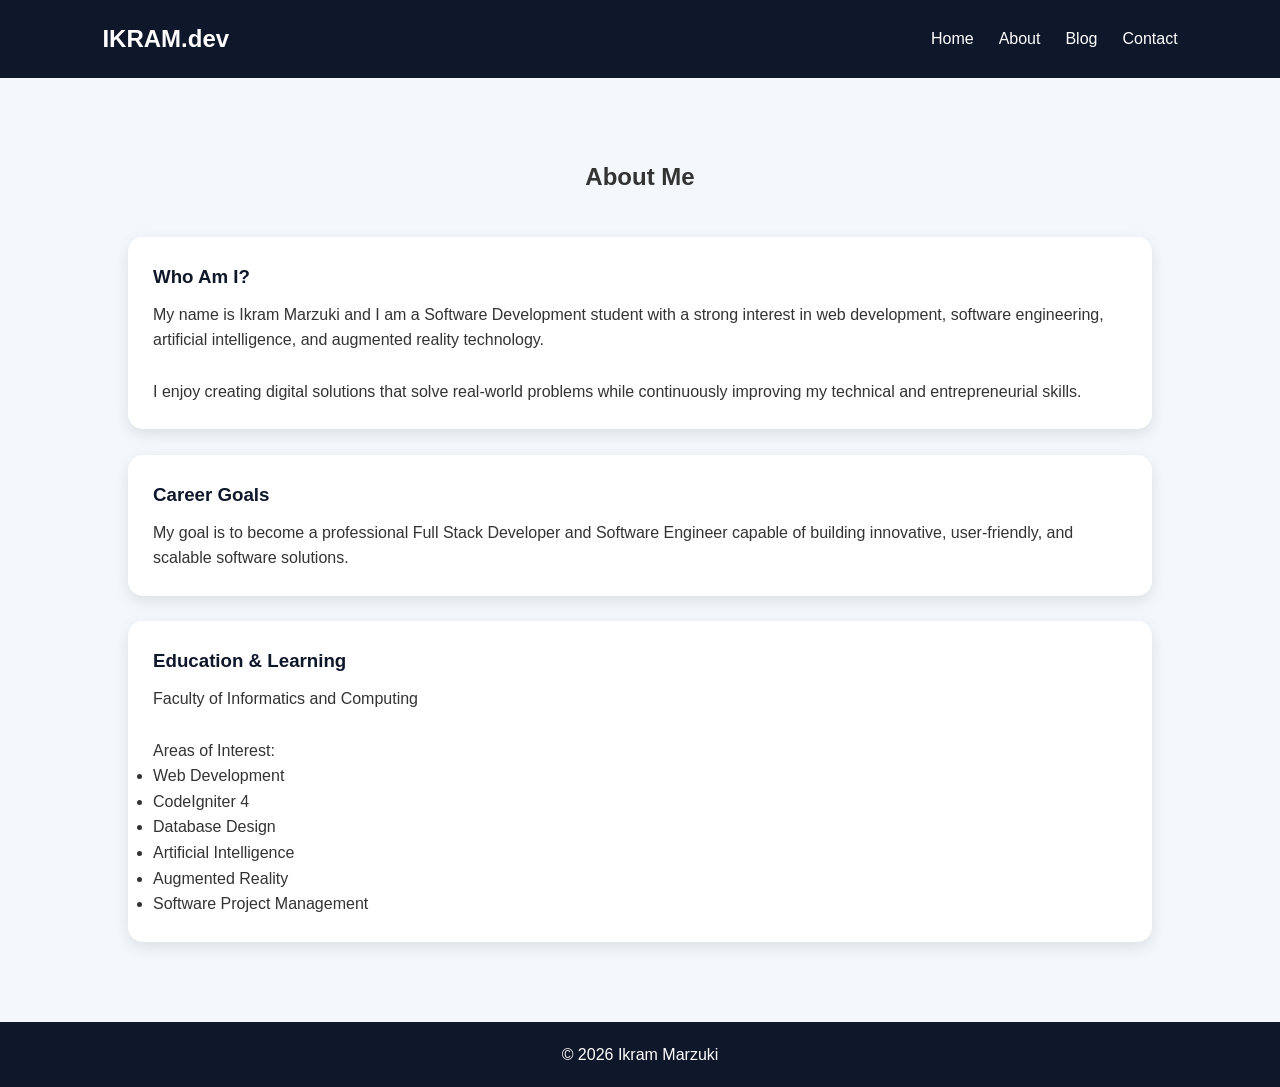
==== about.html @ 1cf1eff9 "Created professional about page" ====
<!DOCTYPE html>
<html lang="en">

<head>
    <meta charset="UTF-8">
    <meta name="viewport" content="width=device-width, initial-scale=1.0">
    <title>About Me</title>

    <link rel="stylesheet" href="css/style.css">
</head>

<body>

<header>

<nav class="navbar">

<div class="logo">IKRAM.dev</div>

<ul class="nav-links">
<li><a href="index.html">Home</a></li>
<li><a href="about.html">About</a></li>
<li><a href="blog.html">Blog</a></li>
<li><a href="contact.html">Contact</a></li>
</ul>

</nav>

</header>

<section class="skills">

<h2>About Me</h2>

<div class="card">

<h3>Who Am I?</h3>

<p>
My name is Ikram Marzuki and I am a Software Development student
with a strong interest in web development, software engineering,
artificial intelligence, and augmented reality technology.
</p>

<br>

<p>
I enjoy creating digital solutions that solve real-world
problems while continuously improving my technical and
entrepreneurial skills.
</p>

</div>

<br>

<div class="card">

<h3>Career Goals</h3>

<p>
My goal is to become a professional Full Stack Developer
and Software Engineer capable of building innovative,
user-friendly, and scalable software solutions.
</p>

</div>

<br>

<div class="card">

<h3>Education & Learning</h3>

<p>
Faculty of Informatics and Computing

<br><br>

Areas of Interest:
</p>

<ul>
<li>Web Development</li>
<li>CodeIgniter 4</li>
<li>Database Design</li>
<li>Artificial Intelligence</li>
<li>Augmented Reality</li>
<li>Software Project Management</li>
</ul>

</div>

</section>

<footer>

<p>© 2026 Ikram Marzuki</p>

</footer>

</body>

</html>
---- css/style.css ----
* {
    margin: 0;
    padding: 0;
    box-sizing: border-box;
}

body {
    font-family: 'Segoe UI', sans-serif;
    background: #f4f7fb;
    color: #333;
    line-height: 1.6;
}

/* Navigation */

.navbar {
    display: flex;
    justify-content: space-between;
    align-items: center;
    padding: 20px 8%;
    background: #0f172a;
    color: white;
    position: sticky;
    top: 0;
}

.logo {
    font-size: 1.5rem;
    font-weight: bold;
}

.nav-links {
    display: flex;
    list-style: none;
}

.nav-links li {
    margin-left: 25px;
}

.nav-links a {
    text-decoration: none;
    color: white;
    transition: 0.3s;
}

.nav-links a:hover {
    color: #38bdf8;
}

/* Hero */

.hero {
    min-height: 90vh;
    display: flex;
    justify-content: center;
    align-items: center;
    text-align: center;
    background:
        linear-gradient(rgba(15,23,42,.8),
        rgba(15,23,42,.8)),
        url("https://images.unsplash.com/photo-1518770660439-4636190af475");
    background-size: cover;
    color: white;
}

.hero-content {
    max-width: 800px;
}

.hero h1 {
    font-size: 3rem;
}

.hero h2 {
    margin-top: 10px;
    color: #38bdf8;
}

.hero p {
    margin-top: 20px;
    font-size: 1.1rem;
}

.btn,
.btn-secondary {
    display: inline-block;
    margin-top: 25px;
    padding: 12px 24px;
    text-decoration: none;
    border-radius: 8px;
    margin-right: 10px;
}

.btn {
    background: #38bdf8;
    color: white;
}

.btn-secondary {
    background: white;
    color: #0f172a;
}

/* Sections */

.skills,
.projects,
.purpose {
    padding: 80px 10%;
}

.skills h2,
.projects h2,
.purpose h2 {
    text-align: center;
    margin-bottom: 40px;
}

/* Cards */

.card-container {
    display: grid;
    grid-template-columns:
        repeat(auto-fit, minmax(250px,1fr));
    gap: 25px;
}

.card {
    background: white;
    padding: 25px;
    border-radius: 15px;
    box-shadow:
        0 5px 15px rgba(0,0,0,.1);
    transition: .3s;
}

.card:hover {
    transform: translateY(-8px);
}

.card h3 {
    color: #0f172a;
    margin-bottom: 10px;
}

/* Purpose */

.purpose p {
    max-width: 900px;
    margin: auto;
    text-align: center;
}

/* Footer */

footer {
    background: #0f172a;
    color: white;
    text-align: center;
    padding: 20px;
}

/* Dark Mode */

.dark-mode {
    background: #121212;
    color: white;
}

.dark-mode .card {
    background: #1e293b;
    color: white;
}

.dark-mode footer {
    background: black;
}

/* Mobile */

@media(max-width:768px){

    .navbar{
        flex-direction: column;
    }

    .nav-links{
        margin-top:15px;
        flex-direction:column;
        text-align:center;
    }

    .nav-links li{
        margin:10px 0;
    }

    .hero h1{
        font-size:2rem;
    }

}
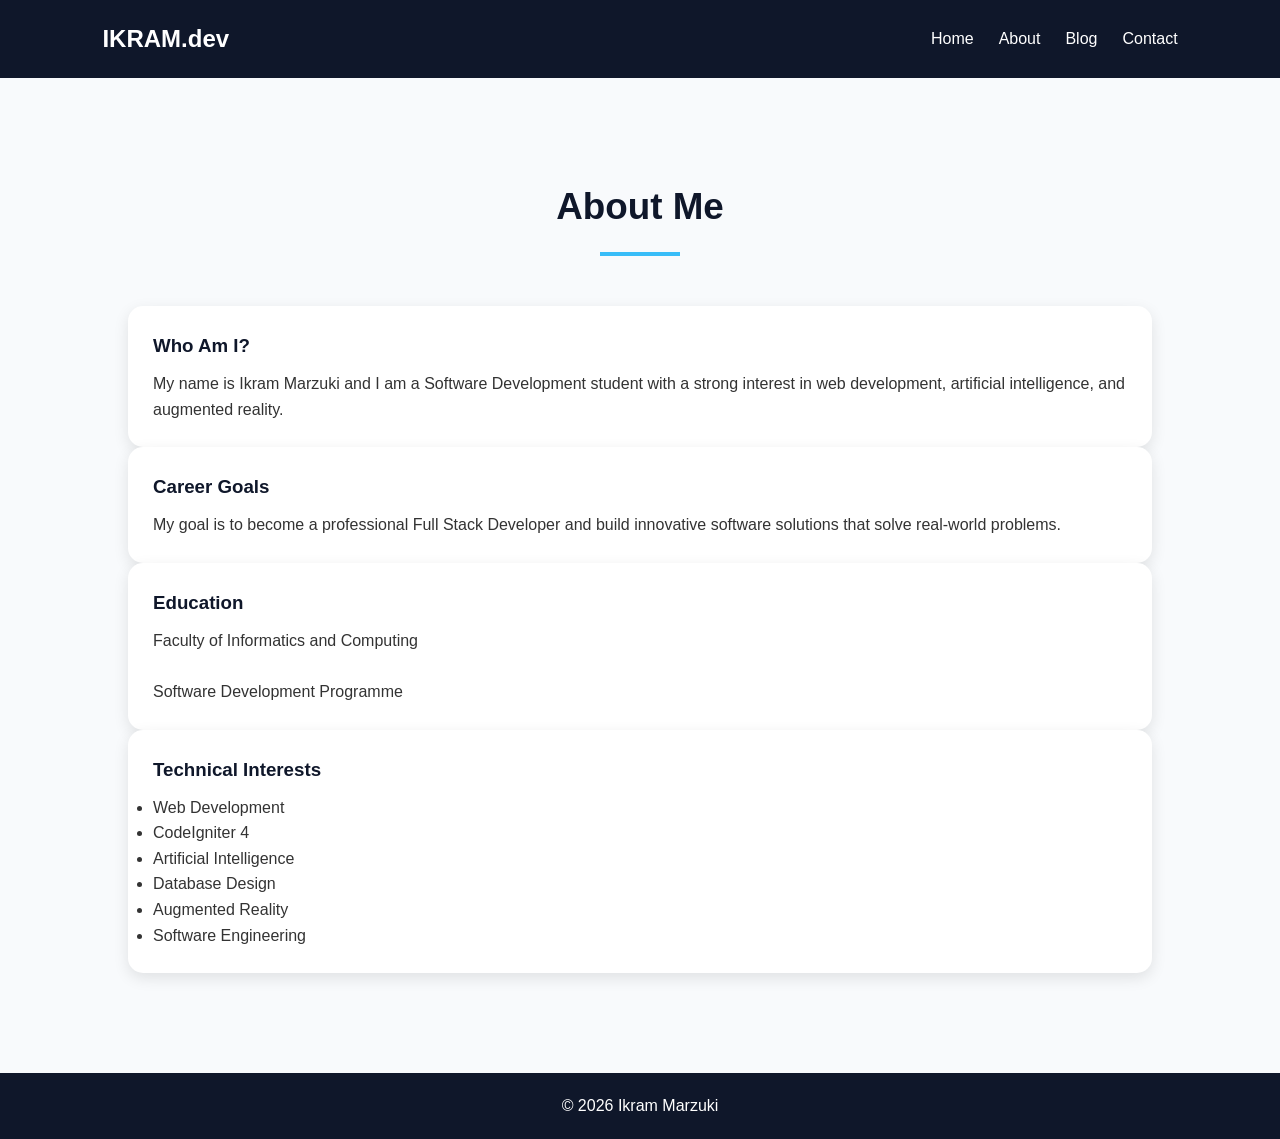
==== commit dc6b8969: "Enhanced about page layout with responsive grid" ====
--- a/about.html
+++ b/about.html
@@ -28,70 +28,67 @@
 
 </header>
 
-<section class="skills">
 
-<h2>About Me</h2>
+    <section class="skills">
 
-<div class="card">
+        <h2>About Me</h2>
+    
+        <div class="about-grid">
+    
+            <div class="card">
+    
+                <h3>Who Am I?</h3>
+    
+                <p>
+                    My name is Ikram Marzuki and I am a Software Development student
+                    with a strong interest in web development, artificial intelligence,
+                    and augmented reality.
+                </p>
+    
+            </div>
+    
+            <div class="card">
+    
+                <h3>Career Goals</h3>
+    
+                <p>
+                    My goal is to become a professional Full Stack Developer and build
+                    innovative software solutions that solve real-world problems.
+                </p>
+    
+            </div>
+    
+            <div class="card">
+    
+                <h3>Education</h3>
+    
+                <p>
+                    Faculty of Informatics and Computing
+                    <br><br>
+                    Software Development Programme
+                </p>
+    
+            </div>
+    
+            <div class="card">
+    
+                <h3>Technical Interests</h3>
+    
+                <ul>
+                    <li>Web Development</li>
+                    <li>CodeIgniter 4</li>
+                    <li>Artificial Intelligence</li>
+                    <li>Database Design</li>
+                    <li>Augmented Reality</li>
+                    <li>Software Engineering</li>
+                </ul>
+    
+            </div>
+    
+        </div>
+    
+    </section>
 
-<h3>Who Am I?</h3>
-
-<p>
-My name is Ikram Marzuki and I am a Software Development student
-with a strong interest in web development, software engineering,
-artificial intelligence, and augmented reality technology.
-</p>
-
-<br>
-
-<p>
-I enjoy creating digital solutions that solve real-world
-problems while continuously improving my technical and
-entrepreneurial skills.
-</p>
-
-</div>
-
-<br>
-
-<div class="card">
-
-<h3>Career Goals</h3>
-
-<p>
-My goal is to become a professional Full Stack Developer
-and Software Engineer capable of building innovative,
-user-friendly, and scalable software solutions.
-</p>
-
-</div>
-
-<br>
-
-<div class="card">
-
-<h3>Education & Learning</h3>
-
-<p>
-Faculty of Informatics and Computing
-
-<br><br>
-
-Areas of Interest:
-</p>
-
-<ul>
-<li>Web Development</li>
-<li>CodeIgniter 4</li>
-<li>Database Design</li>
-<li>Artificial Intelligence</li>
-<li>Augmented Reality</li>
-<li>Software Project Management</li>
-</ul>
-
-</div>
-
-</section>
 
 <footer>
 
--- a/css/style.css
+++ b/css/style.css
@@ -112,9 +112,34 @@
 
 .skills h2,
 .projects h2,
-.purpose h2 {
-    text-align: center;
-    margin-bottom: 40px;
+.purpose h2{
+
+    text-align:center;
+
+    font-size:2.3rem;
+
+    margin-bottom:50px;
+
+    color:#0f172a;
+
+    position:relative;
+}
+
+.skills h2::after,
+.projects h2::after,
+.purpose h2::after{
+
+    content:"";
+
+    width:80px;
+
+    height:4px;
+
+    background:#38bdf8;
+
+    display:block;
+
+    margin:15px auto;
 }
 
 /* Cards */
@@ -135,8 +160,14 @@
     transition: .3s;
 }
 
-.card:hover {
-    transform: translateY(-8px);
+.card:hover{
+
+    transform:
+    translateY(-12px)
+    scale(1.03);
+
+    box-shadow:
+    0 15px 30px rgba(0,0,0,.15);
 }
 
 .card h3 {
@@ -199,4 +230,60 @@
         font-size:2rem;
     }
 
+}
+
+.skills{
+    padding: 100px 10%;
+    background: #f8fafc;
+}
+
+.projects{
+    padding: 100px 10%;
+    background: linear-gradient(
+        135deg,
+        #e0f2fe,
+        #f8fafc
+    );
+}
+
+.purpose{
+    padding: 100px 10%;
+    background: #ffffff;
+}
+
+.stats{
+
+    background:#0f172a;
+
+    color:white;
+
+    padding:80px 10%;
+
+    display:flex;
+
+    justify-content:space-around;
+
+    text-align:center;
+}
+
+.stat h2{
+
+    font-size:3rem;
+
+    color:#38bdf8;
+}
+
+.profile-pic{
+
+    width:180px;
+
+    height:180px;
+
+    border-radius:50%;
+
+    object-fit:cover;
+
+    border:5px solid white;
+
+    margin-bottom:25px;
 }
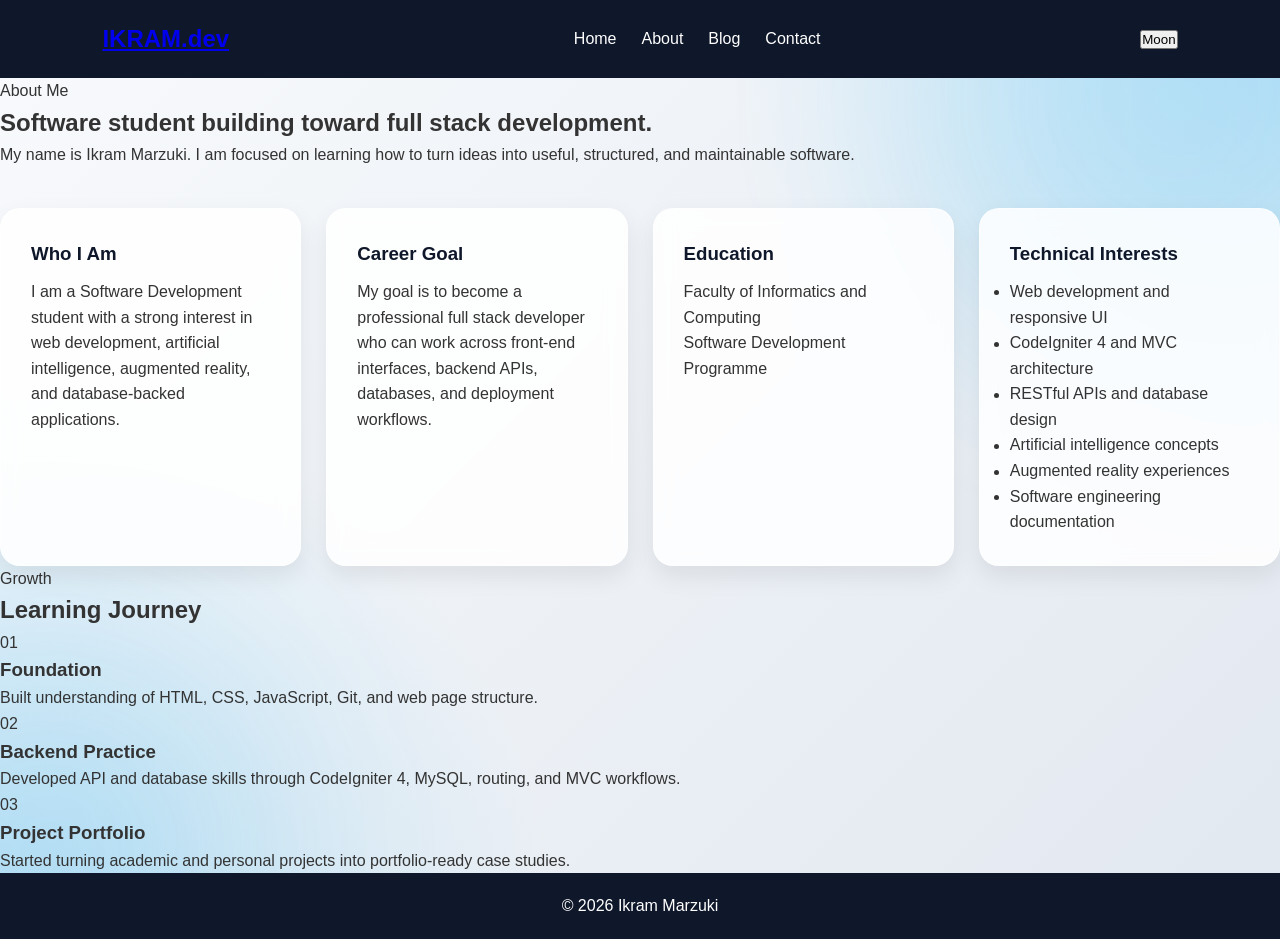
==== commit 1b8d95f3: "Enhance about page with learning journey and career goals" ====
--- a/about.html
+++ b/about.html
@@ -4,98 +4,107 @@
 <head>
     <meta charset="UTF-8">
     <meta name="viewport" content="width=device-width, initial-scale=1.0">
-    <title>About Me</title>
+    <meta name="description" content="About Ikram Marzuki, software development student interested in full stack development, AI, AR, and database systems.">
+    <title>About | Ikram Marzuki</title>
 
     <link rel="stylesheet" href="css/style.css">
+    <script defer src="js/script.js"></script>
 </head>
 
 <body>
+    <header class="site-header">
+        <nav class="navbar" aria-label="Main navigation">
+            <a class="logo" href="index.html">IKRAM.dev</a>
 
-<header>
+            <ul class="nav-links">
+                <li><a href="index.html">Home</a></li>
+                <li><a href="about.html" aria-current="page">About</a></li>
+                <li><a href="blog.html">Blog</a></li>
+                <li><a href="contact.html">Contact</a></li>
+            </ul>
 
-<nav class="navbar">
+            <button id="darkModeBtn" class="theme-toggle" type="button" aria-label="Toggle dark mode">
+                Moon
+            </button>
+        </nav>
+    </header>
 
-<div class="logo">IKRAM.dev</div>
+    <main>
+        <section class="page-hero">
+            <p class="eyebrow">About Me</p>
+            <h1>Software student building toward full stack development.</h1>
+            <p>
+                My name is Ikram Marzuki. I am focused on learning how to turn ideas into useful, structured, and maintainable software.
+            </p>
+        </section>
 
-<ul class="nav-links">
-<li><a href="index.html">Home</a></li>
-<li><a href="about.html">About</a></li>
-<li><a href="blog.html">Blog</a></li>
-<li><a href="contact.html">Contact</a></li>
-</ul>
+        <section class="section">
+            <div class="about-grid">
+                <article class="card">
+                    <h3>Who I Am</h3>
+                    <p>
+                        I am a Software Development student with a strong interest in web development, artificial intelligence, augmented reality, and database-backed applications.
+                    </p>
+                </article>
 
-</nav>
+                <article class="card">
+                    <h3>Career Goal</h3>
+                    <p>
+                        My goal is to become a professional full stack developer who can work across front-end interfaces, backend APIs, databases, and deployment workflows.
+                    </p>
+                </article>
 
-</header>
+                <article class="card">
+                    <h3>Education</h3>
+                    <p>
+                        Faculty of Informatics and Computing<br>
+                        Software Development Programme
+                    </p>
+                </article>
 
+                <article class="card">
+                    <h3>Technical Interests</h3>
+                    <ul class="clean-list">
+                        <li>Web development and responsive UI</li>
+                        <li>CodeIgniter 4 and MVC architecture</li>
+                        <li>RESTful APIs and database design</li>
+                        <li>Artificial intelligence concepts</li>
+                        <li>Augmented reality experiences</li>
+                        <li>Software engineering documentation</li>
+                    </ul>
+                </article>
+            </div>
+        </section>
 
-    <section class="skills">
+        <section class="section timeline-section">
+            <div class="section-heading">
+                <p class="eyebrow">Growth</p>
+                <h2>Learning Journey</h2>
+            </div>
 
-        <h2>About Me</h2>
-    
-        <div class="about-grid">
-    
-            <div class="card">
-    
-                <h3>Who Am I?</h3>
-    
-                <p>
-                    My name is Ikram Marzuki and I am a Software Development student
-                    with a strong interest in web development, artificial intelligence,
-                    and augmented reality.
-                </p>
-    
+            <div class="timeline">
+                <article>
+                    <span>01</span>
+                    <h3>Foundation</h3>
+                    <p>Built understanding of HTML, CSS, JavaScript, Git, and web page structure.</p>
+                </article>
+                <article>
+                    <span>02</span>
+                    <h3>Backend Practice</h3>
+                    <p>Developed API and database skills through CodeIgniter 4, MySQL, routing, and MVC workflows.</p>
+                </article>
+                <article>
+                    <span>03</span>
+                    <h3>Project Portfolio</h3>
+                    <p>Started turning academic and personal projects into portfolio-ready case studies.</p>
+                </article>
             </div>
-    
-            <div class="card">
-    
-                <h3>Career Goals</h3>
-    
-                <p>
-                    My goal is to become a professional Full Stack Developer and build
-                    innovative software solutions that solve real-world problems.
-                </p>
-    
-            </div>
-    
-            <div class="card">
-    
-                <h3>Education</h3>
-    
-                <p>
-                    Faculty of Informatics and Computing
-                    <br><br>
-                    Software Development Programme
-                </p>
-    
-            </div>
-    
-            <div class="card">
-    
-                <h3>Technical Interests</h3>
-    
-                <ul>
-                    <li>Web Development</li>
-                    <li>CodeIgniter 4</li>
-                    <li>Artificial Intelligence</li>
-                    <li>Database Design</li>
-                    <li>Augmented Reality</li>
-                    <li>Software Engineering</li>
-                </ul>
-    
-            </div>
-    
-        </div>
-    
-    </section>
+        </section>
+    </main>
 
-
-<footer>
-
-<p>© 2026 Ikram Marzuki</p>
-
-</footer>
-
+    <footer>
+        <p>&copy; 2026 Ikram Marzuki</p>
+    </footer>
 </body>
 
-</html>+</html>
--- a/css/style.css
+++ b/css/style.css
@@ -6,9 +6,25 @@
 
 body {
     font-family: 'Segoe UI', sans-serif;
-    background: #f4f7fb;
+
+    background:
+        radial-gradient(circle at top right,
+        rgba(56,189,248,.25),
+        transparent 35%),
+
+        radial-gradient(circle at bottom left,
+        rgba(14,165,233,.2),
+        transparent 35%),
+
+        linear-gradient(
+        135deg,
+        #f8fafc,
+        #e2e8f0);
+
     color: #333;
     line-height: 1.6;
+
+    overflow-x: hidden;
 }
 
 /* Navigation */
@@ -65,7 +81,29 @@
 }
 
 .hero-content {
-    max-width: 800px;
+
+    max-width:800px;
+
+    animation: fadeUp 1s ease;
+}
+
+@keyframes fadeUp {
+
+    from {
+
+        opacity:0;
+
+        transform:
+        translateY(50px);
+    }
+
+    to {
+
+        opacity:1;
+
+        transform:
+        translateY(0);
+    }
 }
 
 .hero h1 {
@@ -152,12 +190,21 @@
 }
 
 .card {
-    background: white;
-    padding: 25px;
-    border-radius: 15px;
+
+    background: rgba(255,255,255,0.85);
+
+    backdrop-filter: blur(10px);
+
+    border: 1px solid rgba(255,255,255,0.5);
+
+    padding: 30px;
+
+    border-radius: 20px;
+
     box-shadow:
-        0 5px 15px rgba(0,0,0,.1);
-    transition: .3s;
+        0 10px 25px rgba(0,0,0,.08);
+
+    transition: all .4s ease;
 }
 
 .card:hover{
@@ -212,8 +259,31 @@
 
 @media(max-width:768px){
 
-    .navbar{
-        flex-direction: column;
+    .navbar {
+
+        display:flex;
+    
+        justify-content:space-between;
+    
+        align-items:center;
+    
+        padding:20px 8%;
+    
+        background:
+        rgba(15,23,42,.95);
+    
+        backdrop-filter: blur(10px);
+    
+        color:white;
+    
+        position:sticky;
+    
+        top:0;
+    
+        z-index:1000;
+    
+        box-shadow:
+        0 5px 15px rgba(0,0,0,.15);
     }
 
     .nav-links{
@@ -233,57 +303,410 @@
 }
 
 .skills{
+
+    padding:100px 10%;
+
+    background:
+    linear-gradient(
+    180deg,
+    rgba(255,255,255,.5),
+    rgba(248,250,252,.8));
+}
+
+.projects{
+
+    padding:100px 10%;
+
+    background:
+    linear-gradient(
+    135deg,
+    #dbeafe,
+    #eff6ff);
+}
+
+.purpose{
+
+    padding:100px 10%;
+
+    background:
+    linear-gradient(
+    135deg,
+    #f1f5f9,
+    #cbd5e1);
+}
+
+.stats{
+
+    background:#0f172a;
+
+    color:white;
+
+    padding:80px 10%;
+
+    display:flex;
+
+    justify-content:space-around;
+
+    text-align:center;
+}
+
+.stat h2{
+
+    font-size:3rem;
+
+    color:#38bdf8;
+}
+
+.profile-pic{
+
+    width:180px;
+
+    height:180px;
+
+    border-radius:50%;
+
+    object-fit:cover;
+
+    border:5px solid white;
+
+    margin-bottom:25px;
+}
+
+.socials{
+
+    padding:70px;
+
+    text-align:center;
+
+    background:#f8fafc;
+}
+
+.socials a{
+
+    margin:15px;
+
+    text-decoration:none;
+
+    color:#0f172a;
+
+    font-weight:bold;
+}
+
+.about-grid {
+
+    display: grid;
+
+    grid-template-columns:
+        repeat(auto-fit, minmax(300px, 1fr));
+
+    gap: 25px;
+
+    margin-top: 40px;
+}
+
+body::before {
+
+    content:"";
+
+    position:fixed;
+
+    width:500px;
+
+    height:500px;
+
+    background:
+    rgba(56,189,248,.15);
+
+    border-radius:50%;
+
+    top:-150px;
+
+    right:-150px;
+
+    filter:blur(100px);
+
+    z-index:-1;
+}
+
+body::after {
+
+    content:"";
+
+    position:fixed;
+
+    width:400px;
+
+    height:400px;
+
+    background:
+    rgba(14,165,233,.12);
+
+    border-radius:50%;
+
+    bottom:-150px;
+
+    left:-150px;
+
+    filter:blur(100px);
+
+    z-index:-1;
+}
+
+.tech-stack{
+
+    padding:100px 10%;
+
+    text-align:center;
+}
+
+.tech-grid{
+
+    display:flex;
+
+    flex-wrap:wrap;
+
+    justify-content:center;
+
+    gap:15px;
+
+    margin-top:40px;
+}
+
+.tech-grid span{
+
+    background:#0f172a;
+
+    color:white;
+
+    padding:12px 20px;
+
+    border-radius:30px;
+}
+
+.cta{
+
+    padding:100px 10%;
+
+    text-align:center;
+
+    background:#0f172a;
+
+    color:white;
+}
+
+/* CONTACT PAGE */
+
+.contact-hero {
+
+    min-height: 50vh;
+
+    display: flex;
+    flex-direction: column;
+    justify-content: center;
+    align-items: center;
+
+    text-align: center;
+
+    padding: 120px 20px;
+
+    background:
+    linear-gradient(
+        rgba(15,23,42,.85),
+        rgba(15,23,42,.85)
+    ),
+    url("https://images.unsplash.com/photo-1498050108023-c5249f4df085");
+
+    background-size: cover;
+    background-position: center;
+
+    color: white;
+}
+
+.contact-hero h1 {
+
+    font-size: 4rem;
+
+    margin-bottom: 20px;
+}
+
+.contact-hero p {
+
+    max-width: 800px;
+
+    margin: auto;
+
+    font-size: 1.2rem;
+
+    line-height: 1.8;
+}
+
+.contact-hero h1 {
+
+    font-size: 3rem;
+
+    margin-bottom: 20px;
+}
+
+.contact-hero p {
+
+    max-width: 700px;
+
+    margin: auto;
+
+    font-size: 1.1rem;
+}
+
+.contact-container {
+
+    display: grid;
+
+    grid-template-columns:
+    1fr 1.4fr;
+
+    gap: 40px;
+
     padding: 100px 10%;
-    background: #f8fafc;
-}
-
-.projects{
-    padding: 100px 10%;
-    background: linear-gradient(
+
+    align-items: stretch;
+}
+
+.contact-info,
+.contact-form {
+
+    background:
+    rgba(255,255,255,.85);
+
+    backdrop-filter: blur(12px);
+
+    border-radius: 25px;
+
+    padding: 40px;
+
+    box-shadow:
+    0 15px 40px rgba(0,0,0,.08);
+}
+
+.contact-item {
+
+    margin-bottom: 25px;
+}
+
+.contact-item h3 {
+
+    color: #38bdf8;
+
+    margin-bottom: 5px;
+}
+
+.contact-form form {
+
+    display: flex;
+
+    flex-direction: column;
+
+    gap: 15px;
+}
+
+.contact-form input,
+.contact-form textarea {
+
+    width: 100%;
+
+    padding: 18px 20px;
+
+    border: none;
+
+    border-radius: 15px;
+
+    background: #f1f5f9;
+
+    font-size: 1rem;
+
+    transition: .3s;
+}
+
+.contact-form input:focus,
+.contact-form textarea:focus {
+
+    outline: none;
+
+    background: white;
+
+    transform: translateY(-2px);
+
+    box-shadow:
+    0 0 0 3px rgba(56,189,248,.25);
+}
+
+.contact-form .btn {
+
+    width: 100%;
+
+    padding: 18px;
+
+    border: none;
+
+    border-radius: 15px;
+
+    background:
+    linear-gradient(
         135deg,
-        #e0f2fe,
-        #f8fafc
+        #38bdf8,
+        #0ea5e9
     );
-}
-
-.purpose{
-    padding: 100px 10%;
-    background: #ffffff;
-}
-
-.stats{
-
-    background:#0f172a;
-
-    color:white;
-
-    padding:80px 10%;
-
-    display:flex;
-
-    justify-content:space-around;
-
-    text-align:center;
-}
-
-.stat h2{
-
-    font-size:3rem;
-
-    color:#38bdf8;
-}
-
-.profile-pic{
-
-    width:180px;
-
-    height:180px;
-
-    border-radius:50%;
-
-    object-fit:cover;
-
-    border:5px solid white;
-
-    margin-bottom:25px;
-}+
+    color: white;
+
+    font-size: 1rem;
+
+    font-weight: 600;
+
+    cursor: pointer;
+
+    transition: .3s;
+}
+
+.contact-form .btn:hover {
+
+    transform: translateY(-3px);
+
+    box-shadow:
+    0 10px 20px rgba(56,189,248,.3);
+}
+
+.contact-image {
+
+    width: 150px;
+
+    display: block;
+
+    margin: 0 auto 25px;
+}
+
+@media(max-width:900px){ asldasd
+
+    .contact-container{
+    
+        grid-template-columns:1fr;
+    }
+    
+    .contact-hero h1{
+    
+        font-size:2.5rem;
+    }
+    }
+
+    .contact-banner {
+
+        text-align:center;
+    
+        padding:80px 10%;
+    
+        background:
+        linear-gradient(
+            135deg,
+            #0f172a,
+            #1e293b);
+    
+        color:white;
+    }
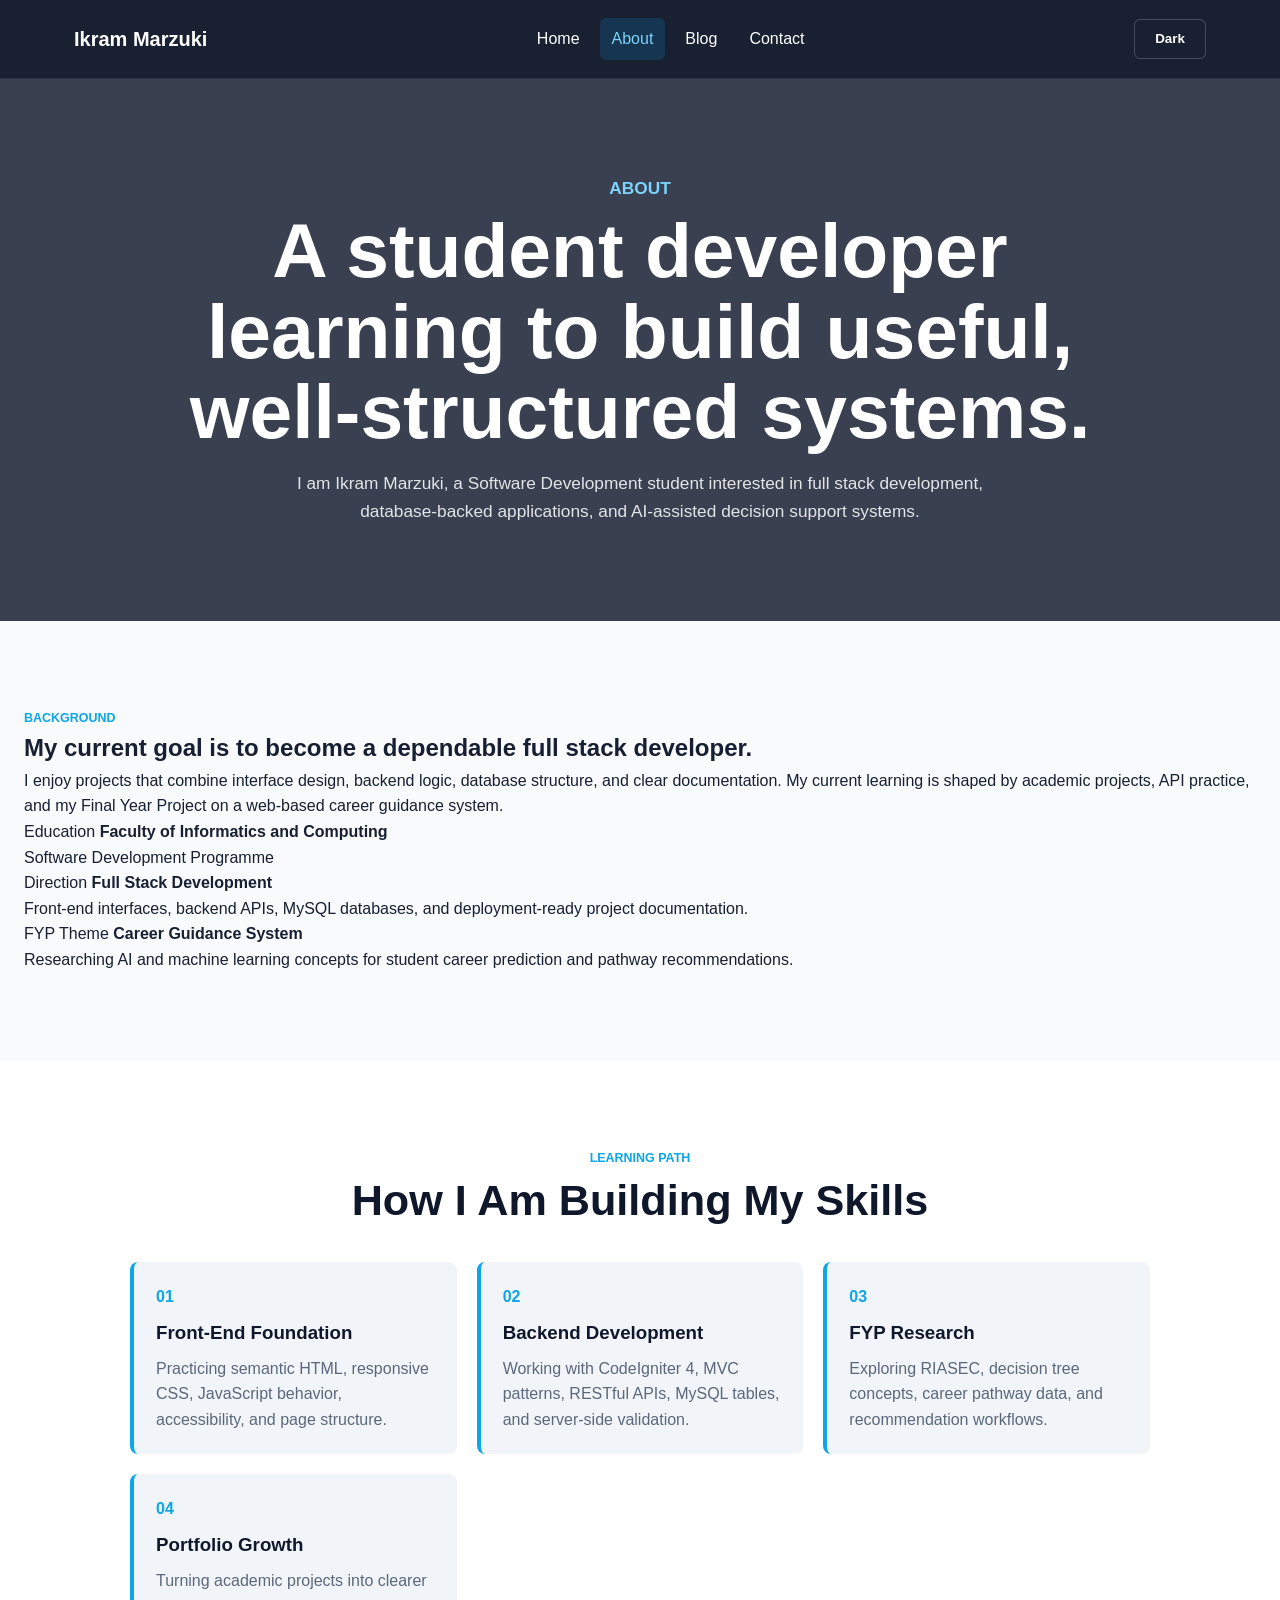
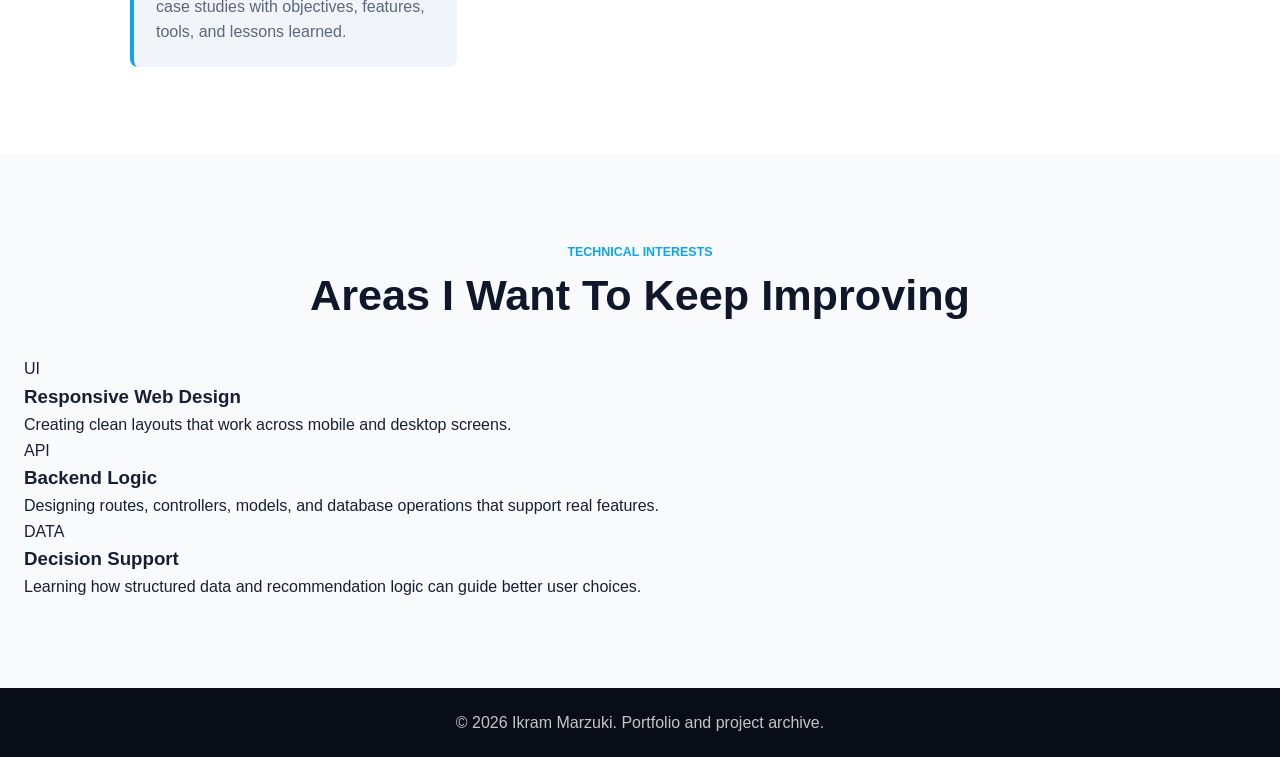
==== commit f7c9b5f9: "Enhance about page with learning journey and career goals" ====
--- a/about.html
+++ b/about.html
@@ -4,7 +4,7 @@
 <head>
     <meta charset="UTF-8">
     <meta name="viewport" content="width=device-width, initial-scale=1.0">
-    <meta name="description" content="About Ikram Marzuki, software development student interested in full stack development, AI, AR, and database systems.">
+    <meta name="description" content="About Ikram Marzuki, software development student focused on web development, APIs, databases, and AI-assisted systems.">
     <title>About | Ikram Marzuki</title>
 
     <link rel="stylesheet" href="css/style.css">
@@ -14,7 +14,7 @@
 <body>
     <header class="site-header">
         <nav class="navbar" aria-label="Main navigation">
-            <a class="logo" href="index.html">IKRAM.dev</a>
+            <a class="logo" href="index.html">Ikram Marzuki</a>
 
             <ul class="nav-links">
                 <li><a href="index.html">Home</a></li>
@@ -23,87 +23,107 @@
                 <li><a href="contact.html">Contact</a></li>
             </ul>
 
-            <button id="darkModeBtn" class="theme-toggle" type="button" aria-label="Toggle dark mode">
-                Moon
-            </button>
+            <button id="darkModeBtn" class="theme-toggle" type="button" aria-label="Toggle dark mode">Dark</button>
         </nav>
     </header>
 
     <main>
-        <section class="page-hero">
-            <p class="eyebrow">About Me</p>
-            <h1>Software student building toward full stack development.</h1>
+        <section class="page-hero about-hero">
+            <p class="eyebrow">About</p>
+            <h1>A student developer learning to build useful, well-structured systems.</h1>
             <p>
-                My name is Ikram Marzuki. I am focused on learning how to turn ideas into useful, structured, and maintainable software.
+                I am Ikram Marzuki, a Software Development student interested in full stack development, database-backed applications, and AI-assisted decision support systems.
             </p>
         </section>
 
         <section class="section">
-            <div class="about-grid">
-                <article class="card">
-                    <h3>Who I Am</h3>
+            <div class="about-layout">
+                <div class="about-copy">
+                    <p class="eyebrow">Background</p>
+                    <h2>My current goal is to become a dependable full stack developer.</h2>
                     <p>
-                        I am a Software Development student with a strong interest in web development, artificial intelligence, augmented reality, and database-backed applications.
+                        I enjoy projects that combine interface design, backend logic, database structure, and clear documentation. My current learning is shaped by academic projects, API practice, and my Final Year Project on a web-based career guidance system.
                     </p>
-                </article>
+                </div>
 
-                <article class="card">
-                    <h3>Career Goal</h3>
-                    <p>
-                        My goal is to become a professional full stack developer who can work across front-end interfaces, backend APIs, databases, and deployment workflows.
-                    </p>
-                </article>
-
-                <article class="card">
-                    <h3>Education</h3>
-                    <p>
-                        Faculty of Informatics and Computing<br>
-                        Software Development Programme
-                    </p>
-                </article>
-
-                <article class="card">
-                    <h3>Technical Interests</h3>
-                    <ul class="clean-list">
-                        <li>Web development and responsive UI</li>
-                        <li>CodeIgniter 4 and MVC architecture</li>
-                        <li>RESTful APIs and database design</li>
-                        <li>Artificial intelligence concepts</li>
-                        <li>Augmented reality experiences</li>
-                        <li>Software engineering documentation</li>
-                    </ul>
-                </article>
+                <div class="info-list">
+                    <article>
+                        <span>Education</span>
+                        <strong>Faculty of Informatics and Computing</strong>
+                        <p>Software Development Programme</p>
+                    </article>
+                    <article>
+                        <span>Direction</span>
+                        <strong>Full Stack Development</strong>
+                        <p>Front-end interfaces, backend APIs, MySQL databases, and deployment-ready project documentation.</p>
+                    </article>
+                    <article>
+                        <span>FYP Theme</span>
+                        <strong>Career Guidance System</strong>
+                        <p>Researching AI and machine learning concepts for student career prediction and pathway recommendations.</p>
+                    </article>
+                </div>
             </div>
         </section>
 
         <section class="section timeline-section">
             <div class="section-heading">
-                <p class="eyebrow">Growth</p>
-                <h2>Learning Journey</h2>
+                <p class="eyebrow">Learning Path</p>
+                <h2>How I Am Building My Skills</h2>
             </div>
 
             <div class="timeline">
                 <article>
                     <span>01</span>
-                    <h3>Foundation</h3>
-                    <p>Built understanding of HTML, CSS, JavaScript, Git, and web page structure.</p>
+                    <h3>Front-End Foundation</h3>
+                    <p>Practicing semantic HTML, responsive CSS, JavaScript behavior, accessibility, and page structure.</p>
                 </article>
                 <article>
                     <span>02</span>
-                    <h3>Backend Practice</h3>
-                    <p>Developed API and database skills through CodeIgniter 4, MySQL, routing, and MVC workflows.</p>
+                    <h3>Backend Development</h3>
+                    <p>Working with CodeIgniter 4, MVC patterns, RESTful APIs, MySQL tables, and server-side validation.</p>
                 </article>
                 <article>
                     <span>03</span>
-                    <h3>Project Portfolio</h3>
-                    <p>Started turning academic and personal projects into portfolio-ready case studies.</p>
+                    <h3>FYP Research</h3>
+                    <p>Exploring RIASEC, decision tree concepts, career pathway data, and recommendation workflows.</p>
+                </article>
+                <article>
+                    <span>04</span>
+                    <h3>Portfolio Growth</h3>
+                    <p>Turning academic projects into clearer case studies with objectives, features, tools, and lessons learned.</p>
+                </article>
+            </div>
+        </section>
+
+        <section class="section stack-section">
+            <div class="section-heading">
+                <p class="eyebrow">Technical Interests</p>
+                <h2>Areas I Want To Keep Improving</h2>
+            </div>
+
+            <div class="service-grid">
+                <article class="service-card">
+                    <span>UI</span>
+                    <h3>Responsive Web Design</h3>
+                    <p>Creating clean layouts that work across mobile and desktop screens.</p>
+                </article>
+                <article class="service-card">
+                    <span>API</span>
+                    <h3>Backend Logic</h3>
+                    <p>Designing routes, controllers, models, and database operations that support real features.</p>
+                </article>
+                <article class="service-card">
+                    <span>DATA</span>
+                    <h3>Decision Support</h3>
+                    <p>Learning how structured data and recommendation logic can guide better user choices.</p>
                 </article>
             </div>
         </section>
     </main>
 
     <footer>
-        <p>&copy; 2026 Ikram Marzuki</p>
+        <p>&copy; 2026 Ikram Marzuki. Portfolio and project archive.</p>
     </footer>
 </body>
 
--- a/css/style.css
+++ b/css/style.css
@@ -1,712 +1,622 @@
+:root {
+    --bg: #f8fafc;
+    --bg-soft: #eef6fb;
+    --surface: #ffffff;
+    --surface-strong: #f1f5f9;
+    --text: #172033;
+    --muted: #5b677a;
+    --navy: #0f172a;
+    --accent: #0ea5e9;
+    --accent-dark: #0369a1;
+    --border: #dbe3ee;
+    --shadow: 0 16px 38px rgba(15, 23, 42, 0.10);
+}
+
 * {
     margin: 0;
     padding: 0;
     box-sizing: border-box;
 }
 
+html {
+    scroll-behavior: smooth;
+}
+
 body {
-    font-family: 'Segoe UI', sans-serif;
-
-    background:
-        radial-gradient(circle at top right,
-        rgba(56,189,248,.25),
-        transparent 35%),
-
-        radial-gradient(circle at bottom left,
-        rgba(14,165,233,.2),
-        transparent 35%),
-
-        linear-gradient(
-        135deg,
-        #f8fafc,
-        #e2e8f0);
-
-    color: #333;
+    font-family: "Segoe UI", Arial, sans-serif;
+    background: var(--bg);
+    color: var(--text);
     line-height: 1.6;
-
     overflow-x: hidden;
 }
 
-/* Navigation */
-
-.navbar {
-    display: flex;
-    justify-content: space-between;
-    align-items: center;
-    padding: 20px 8%;
-    background: #0f172a;
-    color: white;
+a {
+    color: inherit;
+}
+
+.site-header {
     position: sticky;
     top: 0;
+    z-index: 10;
+    background: rgba(15, 23, 42, 0.96);
+    border-bottom: 1px solid rgba(255, 255, 255, 0.08);
+}
+
+.navbar {
+    max-width: 1180px;
+    margin: 0 auto;
+    padding: 18px 24px;
+    display: flex;
+    align-items: center;
+    justify-content: space-between;
+    gap: 20px;
+    color: #ffffff;
 }
 
 .logo {
-    font-size: 1.5rem;
-    font-weight: bold;
+    font-size: 1.25rem;
+    font-weight: 800;
+    text-decoration: none;
 }
 
 .nav-links {
     display: flex;
+    align-items: center;
+    justify-content: center;
+    gap: 8px;
     list-style: none;
 }
 
-.nav-links li {
-    margin-left: 25px;
-}
-
 .nav-links a {
+    display: inline-flex;
+    align-items: center;
+    min-height: 40px;
+    padding: 8px 12px;
+    border-radius: 6px;
+    color: #ffffff;
     text-decoration: none;
-    color: white;
-    transition: 0.3s;
-}
-
-.nav-links a:hover {
-    color: #38bdf8;
-}
-
-/* Hero */
+    transition: background 0.2s ease, color 0.2s ease;
+}
+
+.nav-links a:hover,
+.nav-links a[aria-current="page"] {
+    background: rgba(14, 165, 233, 0.16);
+    color: #7dd3fc;
+}
+
+.theme-toggle {
+    min-width: 72px;
+    min-height: 40px;
+    border: 1px solid rgba(255, 255, 255, 0.2);
+    border-radius: 6px;
+    background: transparent;
+    color: #ffffff;
+    cursor: pointer;
+    font-weight: 700;
+}
+
+.hero,
+.page-hero,
+.contact-hero {
+    display: flex;
+    flex-direction: column;
+    justify-content: center;
+    align-items: center;
+    text-align: center;
+    color: #ffffff;
+    background:
+        linear-gradient(rgba(15, 23, 42, 0.82), rgba(15, 23, 42, 0.82)),
+        url("https://images.unsplash.com/photo-1518770660439-4636190af475?auto=format&fit=crop&w=1600&q=80");
+    background-size: cover;
+    background-position: center;
+}
 
 .hero {
-    min-height: 90vh;
-    display: flex;
+    min-height: 86vh;
+    padding: 96px 24px;
+}
+
+.page-hero,
+.contact-hero {
+    min-height: 46vh;
+    padding: 96px 24px;
+}
+
+.hero-content {
+    max-width: 850px;
+    animation: fadeUp 0.9s ease;
+}
+
+@keyframes fadeUp {
+    from {
+        opacity: 0;
+        transform: translateY(28px);
+    }
+
+    to {
+        opacity: 1;
+        transform: translateY(0);
+    }
+}
+
+.profile-mark,
+.contact-icon {
+    width: 128px;
+    height: 128px;
+    display: inline-flex;
+    align-items: center;
     justify-content: center;
-    align-items: center;
-    text-align: center;
-    background:
-        linear-gradient(rgba(15,23,42,.8),
-        rgba(15,23,42,.8)),
-        url("https://images.unsplash.com/photo-1518770660439-4636190af475");
-    background-size: cover;
-    color: white;
-}
-
-.hero-content {
-
-    max-width:800px;
-
-    animation: fadeUp 1s ease;
-}
-
-@keyframes fadeUp {
-
-    from {
-
-        opacity:0;
-
-        transform:
-        translateY(50px);
-    }
-
-    to {
-
-        opacity:1;
-
-        transform:
-        translateY(0);
-    }
-}
-
-.hero h1 {
-    font-size: 3rem;
-}
-
-.hero h2 {
-    margin-top: 10px;
-    color: #38bdf8;
-}
-
-.hero p {
-    margin-top: 20px;
-    font-size: 1.1rem;
+    border-radius: 50%;
+    border: 4px solid rgba(255, 255, 255, 0.85);
+    background: linear-gradient(135deg, #0ea5e9, #164e63);
+    color: #ffffff;
+    font-size: 2.4rem;
+    font-weight: 800;
+    margin-bottom: 24px;
+    box-shadow: 0 16px 36px rgba(0, 0, 0, 0.25);
+}
+
+.contact-icon {
+    width: 92px;
+    height: 92px;
+    font-size: 1.7rem;
+    border-color: rgba(14, 165, 233, 0.28);
+    box-shadow: none;
+}
+
+.eyebrow,
+.project-type,
+.post-meta {
+    color: var(--accent);
+    font-size: 0.78rem;
+    font-weight: 800;
+    letter-spacing: 0;
+    text-transform: uppercase;
+}
+
+.hero .eyebrow,
+.page-hero .eyebrow,
+.contact-hero .eyebrow {
+    color: #7dd3fc;
+}
+
+.hero h1,
+.page-hero h1,
+.contact-hero h1 {
+    max-width: 920px;
+    font-size: clamp(2.25rem, 6vw, 4.8rem);
+    line-height: 1.05;
+    margin: 8px auto 18px;
+}
+
+.hero-lede,
+.page-hero p,
+.contact-hero p {
+    max-width: 760px;
+    margin: 0 auto;
+    color: rgba(255, 255, 255, 0.86);
+    font-size: 1.08rem;
+}
+
+.hero-buttons {
+    display: flex;
+    flex-wrap: wrap;
+    justify-content: center;
+    gap: 14px;
+    margin-top: 32px;
 }
 
 .btn,
 .btn-secondary {
-    display: inline-block;
-    margin-top: 25px;
-    padding: 12px 24px;
+    display: inline-flex;
+    align-items: center;
+    justify-content: center;
+    min-height: 46px;
+    padding: 12px 22px;
+    border-radius: 6px;
     text-decoration: none;
+    border: 0;
+    font-weight: 800;
+    cursor: pointer;
+}
+
+.btn {
+    background: var(--accent);
+    color: #ffffff;
+}
+
+.btn:hover {
+    background: var(--accent-dark);
+}
+
+.btn-secondary {
+    background: #ffffff;
+    color: var(--navy);
+}
+
+.section {
+    padding: 88px 24px;
+}
+
+.section-heading {
+    max-width: 780px;
+    margin: 0 auto 36px;
+    text-align: center;
+}
+
+.section-heading h2,
+.purpose h2 {
+    color: var(--navy);
+    font-size: clamp(2rem, 4vw, 2.7rem);
+    line-height: 1.15;
+    margin-top: 8px;
+}
+
+.intro-section,
+.timeline-section {
+    background: var(--surface);
+}
+
+.feature-grid,
+.about-grid,
+.blog-grid {
+    max-width: 1120px;
+    margin: 0 auto;
+    display: grid;
+    grid-template-columns: repeat(auto-fit, minmax(250px, 1fr));
+    gap: 24px;
+}
+
+.about-grid {
+    grid-template-columns: repeat(auto-fit, minmax(280px, 1fr));
+}
+
+.card,
+.project-card {
+    background: var(--surface);
+    border: 1px solid var(--border);
     border-radius: 8px;
-    margin-right: 10px;
-}
-
-.btn {
-    background: #38bdf8;
-    color: white;
-}
-
-.btn-secondary {
-    background: white;
-    color: #0f172a;
-}
-
-/* Sections */
-
-.skills,
-.projects,
+    padding: 28px;
+    box-shadow: var(--shadow);
+    transition: transform 0.2s ease, box-shadow 0.2s ease;
+}
+
+.card:hover,
+.project-card:hover {
+    transform: translateY(-6px);
+    box-shadow: 0 20px 44px rgba(15, 23, 42, 0.15);
+}
+
+.card h3,
+.project-card h3,
+.blog-card h2,
+.contact-info h2,
+.contact-form h2 {
+    color: var(--navy);
+    margin-bottom: 10px;
+    line-height: 1.25;
+}
+
+.card p,
+.project-card p,
+.clean-list,
+.project-points {
+    color: var(--muted);
+}
+
+.clean-list,
+.project-points {
+    padding-left: 18px;
+}
+
+.clean-list li,
+.project-points li {
+    margin: 8px 0;
+}
+
+.tech-stack,
 .purpose {
-    padding: 80px 10%;
-}
-
-.skills h2,
-.projects h2,
-.purpose h2{
-
-    text-align:center;
-
-    font-size:2.3rem;
-
-    margin-bottom:50px;
-
-    color:#0f172a;
-
-    position:relative;
-}
-
-.skills h2::after,
-.projects h2::after,
-.purpose h2::after{
-
-    content:"";
-
-    width:80px;
-
-    height:4px;
-
-    background:#38bdf8;
-
-    display:block;
-
-    margin:15px auto;
-}
-
-/* Cards */
-
-.card-container {
+    background: var(--bg-soft);
+}
+
+.tech-grid {
+    max-width: 960px;
+    margin: 0 auto;
+    display: flex;
+    flex-wrap: wrap;
+    justify-content: center;
+    gap: 12px;
+}
+
+.tech-grid span,
+.tag-row span {
+    display: inline-flex;
+    align-items: center;
+    min-height: 36px;
+    padding: 8px 14px;
+    border-radius: 999px;
+    background: #e0f2fe;
+    color: #075985;
+    font-weight: 800;
+    font-size: 0.9rem;
+}
+
+.projects {
+    background: #ffffff;
+}
+
+.project-grid {
+    max-width: 1180px;
+    margin: 0 auto;
     display: grid;
-    grid-template-columns:
-        repeat(auto-fit, minmax(250px,1fr));
-    gap: 25px;
-}
-
-.card {
-
-    background: rgba(255,255,255,0.85);
-
-    backdrop-filter: blur(10px);
-
-    border: 1px solid rgba(255,255,255,0.5);
-
-    padding: 30px;
-
-    border-radius: 20px;
-
-    box-shadow:
-        0 10px 25px rgba(0,0,0,.08);
-
-    transition: all .4s ease;
-}
-
-.card:hover{
-
-    transform:
-    translateY(-12px)
-    scale(1.03);
-
-    box-shadow:
-    0 15px 30px rgba(0,0,0,.15);
-}
-
-.card h3 {
-    color: #0f172a;
-    margin-bottom: 10px;
-}
-
-/* Purpose */
+    grid-template-columns: repeat(auto-fit, minmax(290px, 1fr));
+    gap: 24px;
+}
+
+.project-card {
+    display: flex;
+    flex-direction: column;
+    gap: 18px;
+}
+
+.tag-row {
+    display: flex;
+    flex-wrap: wrap;
+    gap: 8px;
+    margin-top: auto;
+}
+
+.stats {
+    background: var(--navy);
+    color: #ffffff;
+    padding: 64px 24px;
+    display: grid;
+    grid-template-columns: repeat(3, minmax(0, 1fr));
+    gap: 24px;
+    text-align: center;
+}
+
+.stat h2 {
+    font-size: clamp(2rem, 5vw, 3rem);
+    color: #7dd3fc;
+}
+
+.stat p {
+    color: rgba(255, 255, 255, 0.78);
+}
 
 .purpose p {
-    max-width: 900px;
-    margin: auto;
+    max-width: 860px;
+    margin: 0 auto;
     text-align: center;
-}
-
-/* Footer */
-
-footer {
-    background: #0f172a;
-    color: white;
-    text-align: center;
-    padding: 20px;
-}
-
-/* Dark Mode */
-
-.dark-mode {
-    background: #121212;
-    color: white;
-}
-
-.dark-mode .card {
-    background: #1e293b;
-    color: white;
-}
-
-.dark-mode footer {
-    background: black;
-}
-
-/* Mobile */
-
-@media(max-width:768px){
-
-    .navbar {
-
-        display:flex;
-    
-        justify-content:space-between;
-    
-        align-items:center;
-    
-        padding:20px 8%;
-    
-        background:
-        rgba(15,23,42,.95);
-    
-        backdrop-filter: blur(10px);
-    
-        color:white;
-    
-        position:sticky;
-    
-        top:0;
-    
-        z-index:1000;
-    
-        box-shadow:
-        0 5px 15px rgba(0,0,0,.15);
-    }
-
-    .nav-links{
-        margin-top:15px;
-        flex-direction:column;
-        text-align:center;
-    }
-
-    .nav-links li{
-        margin:10px 0;
-    }
-
-    .hero h1{
-        font-size:2rem;
-    }
-
-}
-
-.skills{
-
-    padding:100px 10%;
-
+    color: var(--muted);
+    font-size: 1.05rem;
+}
+
+.cta {
+    padding: 64px 24px;
+    background: var(--navy);
+    color: #ffffff;
+    display: flex;
+    justify-content: center;
+    align-items: center;
+    gap: 28px;
+    text-align: left;
+}
+
+.cta div {
+    max-width: 700px;
+}
+
+.cta h2 {
+    font-size: clamp(1.8rem, 4vw, 2.4rem);
+    line-height: 1.15;
+    margin-bottom: 8px;
+}
+
+.cta p {
+    color: rgba(255, 255, 255, 0.76);
+}
+
+.timeline {
+    max-width: 1020px;
+    margin: 0 auto;
+    display: grid;
+    grid-template-columns: repeat(3, minmax(0, 1fr));
+    gap: 20px;
+}
+
+.timeline article {
+    border-left: 4px solid var(--accent);
+    background: var(--surface-strong);
+    border-radius: 8px;
+    padding: 22px;
+}
+
+.timeline span {
+    color: var(--accent);
+    font-weight: 900;
+}
+
+.timeline h3 {
+    color: var(--navy);
+    margin: 8px 0;
+}
+
+.timeline p {
+    color: var(--muted);
+}
+
+.contact-hero {
     background:
-    linear-gradient(
-    180deg,
-    rgba(255,255,255,.5),
-    rgba(248,250,252,.8));
-}
-
-.projects{
-
-    padding:100px 10%;
-
-    background:
-    linear-gradient(
-    135deg,
-    #dbeafe,
-    #eff6ff);
-}
-
-.purpose{
-
-    padding:100px 10%;
-
-    background:
-    linear-gradient(
-    135deg,
-    #f1f5f9,
-    #cbd5e1);
-}
-
-.stats{
-
-    background:#0f172a;
-
-    color:white;
-
-    padding:80px 10%;
-
-    display:flex;
-
-    justify-content:space-around;
-
-    text-align:center;
-}
-
-.stat h2{
-
-    font-size:3rem;
-
-    color:#38bdf8;
-}
-
-.profile-pic{
-
-    width:180px;
-
-    height:180px;
-
-    border-radius:50%;
-
-    object-fit:cover;
-
-    border:5px solid white;
-
-    margin-bottom:25px;
-}
-
-.socials{
-
-    padding:70px;
-
-    text-align:center;
-
-    background:#f8fafc;
-}
-
-.socials a{
-
-    margin:15px;
-
-    text-decoration:none;
-
-    color:#0f172a;
-
-    font-weight:bold;
-}
-
-.about-grid {
-
-    display: grid;
-
-    grid-template-columns:
-        repeat(auto-fit, minmax(300px, 1fr));
-
-    gap: 25px;
-
-    margin-top: 40px;
-}
-
-body::before {
-
-    content:"";
-
-    position:fixed;
-
-    width:500px;
-
-    height:500px;
-
-    background:
-    rgba(56,189,248,.15);
-
-    border-radius:50%;
-
-    top:-150px;
-
-    right:-150px;
-
-    filter:blur(100px);
-
-    z-index:-1;
-}
-
-body::after {
-
-    content:"";
-
-    position:fixed;
-
-    width:400px;
-
-    height:400px;
-
-    background:
-    rgba(14,165,233,.12);
-
-    border-radius:50%;
-
-    bottom:-150px;
-
-    left:-150px;
-
-    filter:blur(100px);
-
-    z-index:-1;
-}
-
-.tech-stack{
-
-    padding:100px 10%;
-
-    text-align:center;
-}
-
-.tech-grid{
-
-    display:flex;
-
-    flex-wrap:wrap;
-
-    justify-content:center;
-
-    gap:15px;
-
-    margin-top:40px;
-}
-
-.tech-grid span{
-
-    background:#0f172a;
-
-    color:white;
-
-    padding:12px 20px;
-
-    border-radius:30px;
-}
-
-.cta{
-
-    padding:100px 10%;
-
-    text-align:center;
-
-    background:#0f172a;
-
-    color:white;
-}
-
-/* CONTACT PAGE */
-
-.contact-hero {
-
-    min-height: 50vh;
-
-    display: flex;
-    flex-direction: column;
-    justify-content: center;
-    align-items: center;
-
-    text-align: center;
-
-    padding: 120px 20px;
-
-    background:
-    linear-gradient(
-        rgba(15,23,42,.85),
-        rgba(15,23,42,.85)
-    ),
-    url("https://images.unsplash.com/photo-1498050108023-c5249f4df085");
-
+        linear-gradient(rgba(15, 23, 42, 0.84), rgba(15, 23, 42, 0.84)),
+        url("https://images.unsplash.com/photo-1498050108023-c5249f4df085?auto=format&fit=crop&w=1600&q=80");
     background-size: cover;
     background-position: center;
-
-    color: white;
-}
-
-.contact-hero h1 {
-
-    font-size: 4rem;
-
-    margin-bottom: 20px;
-}
-
-.contact-hero p {
-
-    max-width: 800px;
-
-    margin: auto;
-
-    font-size: 1.2rem;
-
-    line-height: 1.8;
-}
-
-.contact-hero h1 {
-
-    font-size: 3rem;
-
-    margin-bottom: 20px;
-}
-
-.contact-hero p {
-
-    max-width: 700px;
-
-    margin: auto;
-
-    font-size: 1.1rem;
 }
 
 .contact-container {
-
+    max-width: 1120px;
+    margin: 0 auto;
+    padding: 88px 24px;
     display: grid;
-
-    grid-template-columns:
-    1fr 1.4fr;
-
-    gap: 40px;
-
-    padding: 100px 10%;
-
-    align-items: stretch;
-}
-
-.contact-info,
-.contact-form {
-
-    background:
-    rgba(255,255,255,.85);
-
-    backdrop-filter: blur(12px);
-
-    border-radius: 25px;
-
-    padding: 40px;
-
-    box-shadow:
-    0 15px 40px rgba(0,0,0,.08);
+    grid-template-columns: 0.9fr 1.25fr;
+    gap: 28px;
+    align-items: start;
 }
 
 .contact-item {
-
-    margin-bottom: 25px;
+    margin-top: 20px;
 }
 
 .contact-item h3 {
-
-    color: #38bdf8;
-
-    margin-bottom: 5px;
+    color: var(--accent-dark);
+    margin-bottom: 4px;
+}
+
+.contact-item a {
+    color: var(--accent-dark);
+    overflow-wrap: anywhere;
 }
 
 .contact-form form {
-
-    display: flex;
-
-    flex-direction: column;
-
-    gap: 15px;
+    display: grid;
+    gap: 16px;
+}
+
+.contact-form label {
+    display: grid;
+    gap: 7px;
+    color: var(--muted);
+    font-weight: 700;
 }
 
 .contact-form input,
 .contact-form textarea {
-
     width: 100%;
-
-    padding: 18px 20px;
-
-    border: none;
-
-    border-radius: 15px;
-
-    background: #f1f5f9;
-
-    font-size: 1rem;
-
-    transition: .3s;
+    padding: 14px 16px;
+    border: 1px solid var(--border);
+    border-radius: 6px;
+    background: var(--surface-strong);
+    color: var(--text);
+    font: inherit;
 }
 
 .contact-form input:focus,
 .contact-form textarea:focus {
-
-    outline: none;
-
-    background: white;
-
-    transform: translateY(-2px);
-
-    box-shadow:
-    0 0 0 3px rgba(56,189,248,.25);
-}
-
-.contact-form .btn {
-
-    width: 100%;
-
-    padding: 18px;
-
-    border: none;
-
-    border-radius: 15px;
-
-    background:
-    linear-gradient(
-        135deg,
-        #38bdf8,
-        #0ea5e9
-    );
-
-    color: white;
-
-    font-size: 1rem;
-
-    font-weight: 600;
-
-    cursor: pointer;
-
-    transition: .3s;
-}
-
-.contact-form .btn:hover {
-
-    transform: translateY(-3px);
-
-    box-shadow:
-    0 10px 20px rgba(56,189,248,.3);
-}
-
-.contact-image {
-
-    width: 150px;
-
-    display: block;
-
-    margin: 0 auto 25px;
-}
-
-@media(max-width:900px){ asldasd
-
-    .contact-container{
-    
-        grid-template-columns:1fr;
-    }
-    
-    .contact-hero h1{
-    
-        font-size:2.5rem;
-    }
-    }
-
-    .contact-banner {
-
-        text-align:center;
-    
-        padding:80px 10%;
-    
-        background:
-        linear-gradient(
-            135deg,
-            #0f172a,
-            #1e293b);
-    
-        color:white;
-    }+    outline: 3px solid rgba(14, 165, 233, 0.24);
+    background: var(--surface);
+}
+
+footer {
+    background: #080d18;
+    color: rgba(255, 255, 255, 0.76);
+    text-align: center;
+    padding: 22px;
+}
+
+.dark-mode {
+    --bg: #101725;
+    --bg-soft: #111c2c;
+    --surface: #172033;
+    --surface-strong: #202b3e;
+    --text: #e5edf7;
+    --muted: #b6c3d6;
+    --navy: #e5edf7;
+    --border: #314156;
+    --shadow: 0 16px 38px rgba(0, 0, 0, 0.22);
+}
+
+.dark-mode .site-header,
+.dark-mode .stats,
+.dark-mode .cta,
+.dark-mode footer {
+    background: #050914;
+}
+
+.dark-mode .hero,
+.dark-mode .page-hero,
+.dark-mode .contact-hero {
+    color: #ffffff;
+}
+
+.dark-mode .tech-grid span,
+.dark-mode .tag-row span {
+    background: #12334a;
+    color: #bae6fd;
+}
+
+@media (max-width: 820px) {
+    .navbar {
+        flex-wrap: wrap;
+        justify-content: center;
+    }
+
+    .logo {
+        width: 100%;
+        text-align: center;
+    }
+
+    .nav-links {
+        order: 3;
+        width: 100%;
+        flex-wrap: wrap;
+    }
+
+    .theme-toggle {
+        position: absolute;
+        right: 16px;
+        top: 14px;
+    }
+
+    .hero,
+    .page-hero,
+    .contact-hero {
+        min-height: auto;
+        padding: 76px 20px;
+    }
+
+    .section,
+    .contact-container {
+        padding: 64px 20px;
+    }
+
+    .stats,
+    .timeline,
+    .contact-container {
+        grid-template-columns: 1fr;
+    }
+
+    .cta {
+        flex-direction: column;
+        align-items: flex-start;
+    }
+}
+
+@media (max-width: 520px) {
+    .nav-links a {
+        padding: 7px 9px;
+        font-size: 0.92rem;
+    }
+
+    .theme-toggle {
+        min-width: 62px;
+        font-size: 0.86rem;
+    }
+
+    .profile-mark {
+        width: 104px;
+        height: 104px;
+        font-size: 2rem;
+    }
+
+    .hero-buttons {
+        align-items: stretch;
+        flex-direction: column;
+    }
+
+    .btn,
+    .btn-secondary {
+        width: 100%;
+    }
+}
